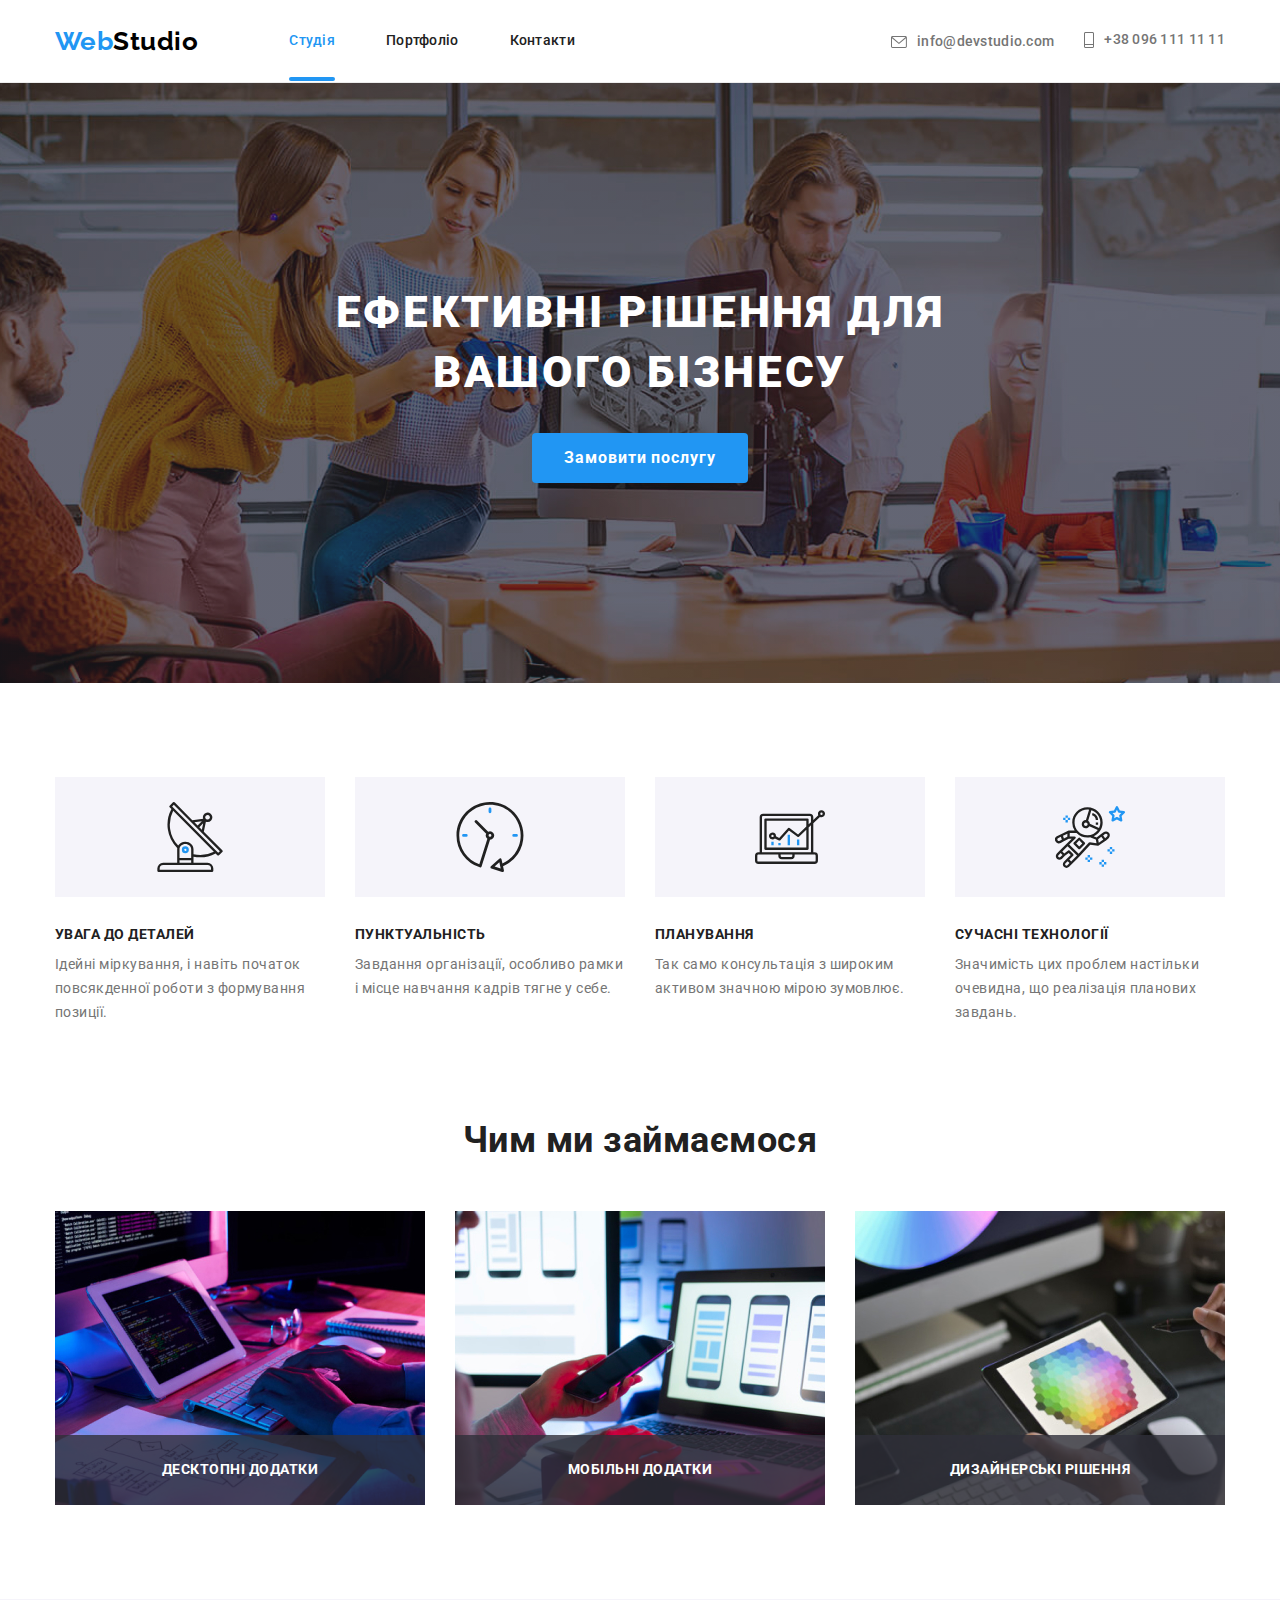
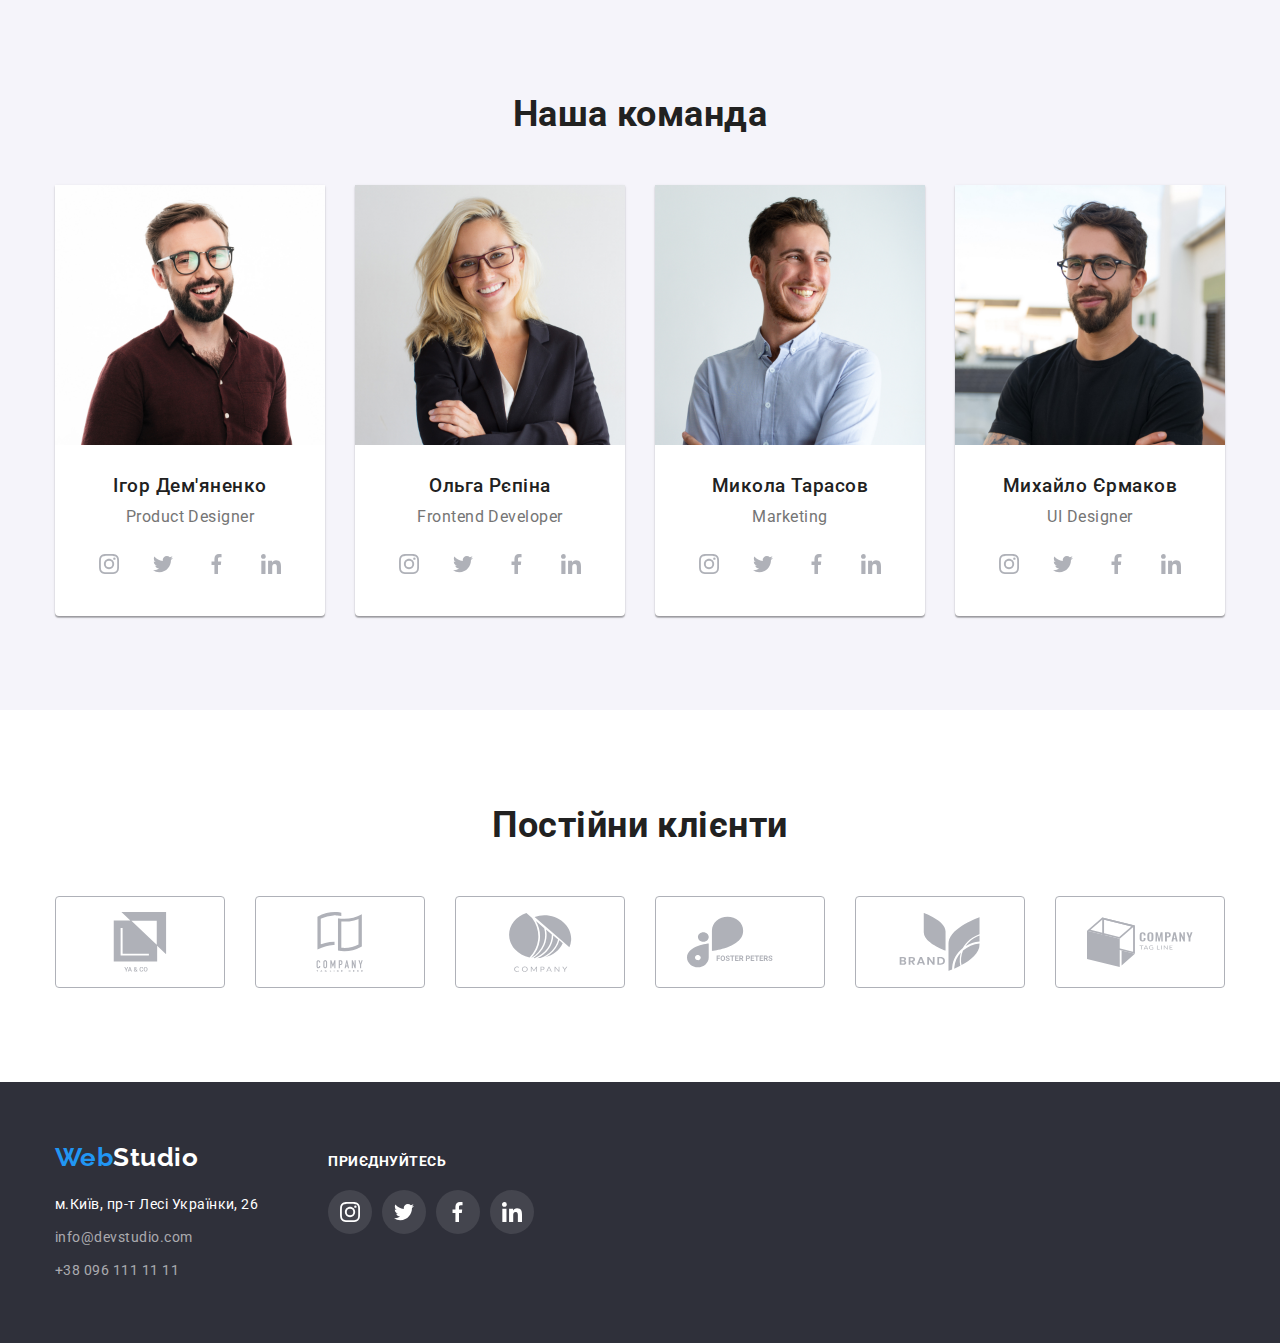
==== index.html @ 3cd7042f "hm-6" ====
<!DOCTYPE html>
<html lang="en">
<head>
    <meta charset="UTF-8">
    <meta http-equiv="X-UA-Compatible" content="IE=edge">
    <meta name="viewport" content="width=device-width, initial-scale=1.0">
    <title>Homework-5</title>
    <link href="https://fonts.googleapis.com/css2?family=Raleway:wght@700&family=Roboto:wght@400;500;700;900&display=swap"
          rel="stylesheet">
    <link rel="stylesheet" href="https://cdnjs.cloudflare.com/ajax/libs/modern-normalize/1.1.0/modern-normalize.min.css">      
    <link rel="stylesheet" href="./css/main.css">
</head>


<body>
    <header class="page-header">
        <div class="container main-nav">
            <nav class="main-nav">
                <a href="/" class="logo"> <span class="logo-span">Web</span>Studio</a>
                <ul class="site-nav list">
                    <li class="item"><a class="nav-link carent" href="./index.html">Студія</a></li>
                    <li class="item"><a class="nav-link" href="./portfolio.html">Портфоліо</a></li>
                    <li class="item"><a class="nav-link" href="">Контакти</a></li>
                </ul>
            
            </nav>
            
            <ul class="contacts list">
                <li class="item"><a class="contact-link" href="mailto:info@devstudio.com"> 
                    <svg class="contact-icon" >
                        <use href="./images/symbol.svg#icon-envelope"></use>
                    </svg> 
                    info@devstudio.com</a></li>
                <li class= "item"><a class="contact-link" href="tel:+380961111111">
                    <svg class="contact-icon contact-phone" >
                        <use href="./images/symbol.svg#icon-phone"></use>
                    </svg>
                    +38 096 111 11 11</a></li>
            </ul>
        </div>
       
    </header>

    <main class="main">
        <section class = " upper">
            <div class = "container">
                <h1 class="head-title">Ефективні рішення для вашого бізнесу</h1>
                <button class="button" data-modal-open>Замовити послугу</button>
            </div>
                
            
        </section>
        
        <section class="section">
            <div class="container">
              <h2 class = "section-title hide-title">Переваги</h2>
              <ul class="list horizontal-list advantages-list">
                <li class="item" >
                    <div class="advantages-svg">
                        <svg class="advtantages-icon">
                            <use href="./images/symbol.svg#icon-antenna"></use>
                        </svg>
                    </div>
                    <h3 class = "advantages-title">УВАГА ДО ДЕТАЛЕЙ</h3>
                    <p class="text">Ідейні міркування, і навіть початок повсякденної роботи з формування позиції.</p>
                </li>
                <li class="item">
                    <div class="advantages-svg">
                        <svg class="advtantages-icon">
                            <use href="./images/symbol.svg#icon-clock"></use>
                        </svg>
                    </div>
                    <h3 class = "advantages-title">ПУНКТУАЛЬНІСТЬ</h3>
                    <p class="text">Завдання організації, особливо рамки і місце навчання кадрів тягне у себе.</p>
                </li>
                
                <li class="item">
                    <div class="advantages-svg">
                        <svg class="advtantages-icon">
                            <use href="./images/symbol.svg#icon-diagram"></use>
                        </svg>
                    </div>
                    <h3 class = "advantages-title">ПЛАНУВАННЯ</h3>
                    <p class="text">Так само консультація з широким активом значною мірою зумовлює.</p>
                </li>
                <li class="item">
                    <div class="advantages-svg">
                        <svg class="advtantages-icon">
                            <use href="./images/symbol.svg#icon-astronaut"></use>
                        </svg>
                    </div>
                    <h3 class = "advantages-title">СУЧАСНІ ТЕХНОЛОГІЇ</h3>
                    <p class="text">Значимість цих проблем настільки очевидна, що реалізація планових завдань.</p>
                </li>
              </ul>
            </div>
        </section>  

        <section class="section examples-sections">
            <div class = "container">
                <h2 class="section-title">Чим ми займаємося</h2>
                <ul class="list horizontal-list">
                    <li class="item examples-relative">
                        <img src="./images/box1.jpeg" alt="приклад роботи" width="370">
                        <p class="examples-thumb">Десктопні додатки</p>
                    
                    </li>
                    <li class="item examples-relative">
                        <img src="./images/box2.jpeg" alt="приклад роботи" width="370">
                        <p class="examples-thumb">Мобільні додатки</p>
                    </li>
                    <li class="item examples-relative">
                        <img src="./images/box3.jpeg" alt="приклад роботи" width="370">
                        <p class="examples-thumb">Дизайнерські рішення</p>

                    </li>
                </ul>    
            </div>
        </section>
        
        
        <section class = "section team">
            <div class="container">
            <h2 class = "section-title">Наша команда</h2>
            <ul class="list horizontal-list">
                <li class="item">
                    <img src="./images/team_card1.jpeg" alt="фото члена комнади" width="270">
                    <div class="team-discription">
                        <h3 class="name-title">Ігор Дем'яненко</h3>
                        <p class="text-position">Product Designer</p>
                        <ul class="list sm-list">
                            <li class="sm-item"> <a class="sm-link" href="">
                                <svg class="sm-icon">
                                    <use href="./images/symbol.svg#icon-instagram"></use>
                                </svg>
                            </a></li>
                            <li class="sm-item"><a class="sm-link" href="">
                                <svg class="sm-icon">
                                    <use href="./images/symbol.svg#icon-twitter"></use>
                                </svg>
                            </a></li>
                            <li class="sm-item"><a class="sm-link" href="">
                                <svg class="sm-icon">
                                    <use href="./images/symbol.svg#icon-fb"></use>
                                </svg>
                            </a></li>
                            <li class="sm-item"><a class="sm-link" href="">
                                <svg class="sm-icon">
                                    <use href="./images/symbol.svg#icon-linkedin"></use>
                                </svg>
                            </a></li>
                        </ul>
                    </div>
                </li>
                <li class = "item">
                    <img src="./images/team_card2.jpeg" alt="фото члена комнади" width="270">
                    <div class="team-discription">
                        <h3 class="name-title">Ольга Рєпіна</h3>
                        <p class="text-position">Frontend Developer</p>
                        <ul class="list sm-list">
                            <li class="sm-item"> <a class="sm-link" href="">
                                    <svg class="sm-icon">
                                        <use href="./images/symbol.svg#icon-instagram"></use>
                                    </svg>
                                </a></li>
                            <li class="sm-item"><a class="sm-link" href="">
                                    <svg class="sm-icon">
                                        <use href="./images/symbol.svg#icon-twitter"></use>
                                    </svg>
                                </a></li>
                            <li class="sm-item"><a class="sm-link" href="">
                                    <svg class="sm-icon">
                                        <use href="./images/symbol.svg#icon-fb"></use>
                                    </svg>
                                </a></li>
                            <li class="sm-item"><a class="sm-link" href="">
                                    <svg class="sm-icon">
                                        <use href="./images/symbol.svg#icon-linkedin"></use>
                                    </svg>
                                </a></li>
                        </ul>
                    </div>
                    
                </li>
                <li class = "item">
                    <img src="./images/team_card3.jpeg" alt="фото члена комнади" width="270">
                    <div class="team-discription">
                        <h3 class="name-title">Микола Тарасов</h3>
                        <p class="text-position">Marketing</p>
                        <ul class="list sm-list">
                            <li class="sm-item"> <a class="sm-link" href="">
                                    <svg class="sm-icon">
                                        <use href="./images/symbol.svg#icon-instagram"></use>
                                    </svg>
                                </a></li>
                            <li class="sm-item"><a class="sm-link" href="">
                                    <svg class="sm-icon">
                                        <use href="./images/symbol.svg#icon-twitter"></use>
                                    </svg>
                                </a></li>
                            <li class="sm-item"><a class="sm-link" href="">
                                    <svg class="sm-icon">
                                        <use href="./images/symbol.svg#icon-fb"></use>
                                    </svg>
                                </a></li>
                            <li class="sm-item"><a class="sm-link" href="">
                                    <svg class="sm-icon">
                                        <use href="./images/symbol.svg#icon-linkedin"></use>
                                    </svg>
                                </a></li>
                        </ul>
                    </div>
                </li>
                <li class = "item">
                    <img src="./images/team_card4.jpeg" alt="фото члена комнади" width="270">
                    <div class="team-discription">
                        <h3 class="name-title">Михайло Єрмаков</h3>
                        <p class="text-position">UI Designer</p>
                        <ul class="list sm-list">
                            <li class="sm-item"> <a class="sm-link" href="">
                                    <svg class="sm-icon">
                                        <use href="./images/symbol.svg#icon-instagram"></use>
                                    </svg>
                                </a></li>
                            <li class="sm-item"><a class="sm-link" href="">
                                    <svg class="sm-icon">
                                        <use href="./images/symbol.svg#icon-twitter"></use>
                                    </svg>
                                </a></li>
                            <li class="sm-item"><a class="sm-link" href="">
                                    <svg class="sm-icon">
                                        <use href="./images/symbol.svg#icon-fb"></use>
                                    </svg>
                                </a></li>
                            <li class="sm-item"><a class="sm-link" href="">
                                    <svg class="sm-icon">
                                        <use href="./images/symbol.svg#icon-linkedin"></use>
                                    </svg>
                                </a></li>
                        </ul>
                    </div>
                </li>
            </ul>
            </div>
        </section>
        
        <section class="section">

            <div class="container">
                <h2 class="section-title">Постійни клієнти</h2>
                <ul class="list horizontal-list">
                    <li class = "item"><a class="client-link" href="">
                        <svg class="icon-company">
                            <use href="./images/symbol.svg#icon-company1"></use>
                        </svg>
                    </a></li>
                    <li class = "item"><a class="client-link" href="">
                        <svg class="icon-company">
                            <use href="./images/symbol.svg#icon-company2"></use>
                        </svg>
                    </a></li>
                    <li class = "item"><a class="client-link" href="">
                        <svg class="icon-company">
                            <use href="./images/symbol.svg#icon-company3"></use>
                        </svg>
                    </a></li>
                    <li class = "item"><a class="client-link" href="">
                        <svg class="icon-company">
                            <use href="./images/symbol.svg#icon-company4"></use>
                        </svg>
                    </a></li>
                    <li class = "item"><a class="client-link" href="">
                        <svg class="icon-company">
                            <use href="./images/symbol.svg#icon-company5"></use>
                        </svg>
                    </a></li>
                    <li class = "item"><a class="client-link" href="">
                        <svg class="icon-company">
                            <use href="./images/symbol.svg#icon-company6"></use>
                        </svg>
                    </a></li>
                </ul>
            </div>
        </section>
    </main>

    <footer class = "footer">
        <div class="container horizontal-footer">
            <div class = "footer-content">
                <a href="/" class="logo"> <span class="logo-span">Web</span>Studio</a>
                <address class="address-block">
                    <ul class="list address-list">
                        <li class="item">
                            <a class="address-link" href="https://goo.gl/maps/ZgSxbahKDa7UKCkk7">м.Київ, пр-т Лесі Українки, 26</a>
                        </li>
                        <li class="item">
                            <a class="address-link contact" href="mailto:info@devstudio.com">info@devstudio.com</a>
                        </li>
                        <li class="item">
                            <a class="address-link contact" href="tel:+380961111111">+38 096 111 11 11</a>
                        </li>
                    </ul>
                </address>
            </div>

            <div class = "footer-content">
                <p class="advantages-title footer-white">ПРИЄДНУЙТЕСЬ</p>
                <ul class="list sm-list footer-sm-list">
                    <li class="sm-item"> <a class="sm-link footer-sm-link" href="">
                        <svg class="sm-icon footer-icon">
                            <use href="./images/symbol.svg#icon-instagram"></use>
                        </svg>
                    </a></li>
                    <li class="sm-item"><a class="sm-link footer-sm-link" href="">
                        <svg class="sm-icon footer-icon">
                            <use href="./images/symbol.svg#icon-twitter"></use>
                        </svg> 
                    </a></li>
                    <li class="sm-item"><a class="sm-link footer-sm-link" href="">
                        <svg class="sm-icon footer-icon">
                            <use href="./images/symbol.svg#icon-fb"></use>
                        </svg>
                    </a></li>
                    <li class="sm-item"><a class="sm-link footer-sm-link" href="">
                        <svg class="sm-icon footer-icon">
                            <use href="./images/symbol.svg#icon-linkedin"></use>
                        </svg>
                    </a></li>
                </ul>
            </div>
            
            
        </div>
      
        
    </footer>

    <div data-modal  class="backdrop  is-hidden">
        <div class="modal">
            <button data-modal-close class="modal-button">
                <svg class="close-svg">
                    <use href="./images/symbol.svg#icon-close"></use>
                </svg>
            </button>

            <form action="">
                <div class="forms-field">
                    <input class="form-input" type="text" name="name" id="name" placeholder=" "/>
                    <label class="form-label" for="name">Ім'я</label>
                </div>  
                
                <div class="forms-field">
                    
                    <input class="form-input" type="tel" name="tel" id="tel" placeholder=" " />
                    <label class="form-label" for="tel">Телефон</label>
                </div> 

                <div class="forms-field">
                    
                    <input class="form-input" type="email" name="mail" id="mail" placeholder=" "/>
                    <label class="form-label" for="mail">Пошта</label>
                </div>

                <div class="forms-field">
                    
                    <textarea name="text-area" id="text-area" rows="10"></textarea>
                    <label class="form-label" for="text-area">Коментар</label>
                </div>

                <div class="chekbox" >
                    <input type="checkbox" name="polici" id="pollici">
                    <label for="polici">Приймаю умови <a href="">договору</a></label>
                </div>
               
                
                <button type="submit" class="modal-btm">Надіслати заявку</button>
            </form>
        </div>
    </div>

    <script src="./js/modal.js"></script>

<!-- <script>
    const { height: pageHeaderHeight } = document
        .querySelector(".page-header")
        .getBoundingClientRect();

    document.body.style.paddingTop = '${pageHeaderHeight}px';    
</script> -->

    
</body>


</html>
---- css/main.css ----
/* 
colors

фон #FFFFFF
фон за фото #F5F4FA
фон футера #2F303A
accent blue #2196F3
fon nav #ECECEC

цвет минизаголовков #212121
цвет параграфов #757575
цвет почты футера color: rgba(255, 255, 255, 0.6);
*/

:root {
    --primery-text-color:  #757575;
    --title-text-color: #212121;
    --accent-color: #2196F3;
    --gray-back: #F5F4FA;
    --white-back: #FFFFFF;
    --section-back: #F5F5F5;
    --svg-color: #AFB1B8;
}

html {
    box-sizing: border-box;
}

*,
*::before,
*::after {
    box-sizing: inherit;
}


body {
    color: var(--primery-text-color);
    font-family: Roboto, sans-serif;
    letter-spacing: 0.03em;
    background-color: var(--white-back);

    /* padding-top: 80px; */

}


.list {
    list-style: none;

    margin-top: 0;
    margin-bottom: 0;
    padding-left: 0;
}

.container {

    width: 1200px;
    padding-left: 15px;
    padding-right: 15px;

    margin-left: auto;
    margin-right: auto;

}

img{
    display: block;
}

/*header*/
.logo {
    color: #000000;

    font-family: Raleway, sans-serif;
    font-weight: 700;
    font-size: 26px;
    line-height: 1.19;

    text-decoration: none;
}

.logo-span {
    color: var(--accent-color);
}

.site-nav {
    display: flex;
    margin-left: 91px;
}

.nav-link {
    position: relative;

    display: block;
    padding-top: 32px;
    padding-bottom: 32px;
    
    color: var(--title-text-color);
    font-weight: 500;
    font-size: 14px;
    line-height: 1.14;
    letter-spacing: 0.02em;
    text-decoration: none;

    transition: color 250ms cubic-bezier(0.4, 0, 0.2, 1);
    
}

.nav-link.carent::after{
    position: absolute;
    width: 100%;
    height: 4px;
    bottom: 0;

    display: block;
    background-color: var(--accent-color);

    content: '';
    opacity: 1;
    border-radius: 2px;
}

.nav-link.carent,
.nav-link:hover,
.nav-link:focus {
    color: var(--accent-color);
}

.contacts{
    display: flex;
    margin-left: auto;
    align-items: baseline;
    
}

.site-nav .item:not(:last-child) {
    margin-right: 51px;
}

.contacts .item:not(:last-child) {
    margin-right: 30px;

}

.contact-link {
    display: flex;
    align-items: center;

    padding-top: 32px;
    padding-bottom: 32px;
    
    color: var(--primery-text-color);
    font-weight: 500;
    font-size: 14px;
    line-height: 1.14;
    letter-spacing: 0.02em;

    text-decoration: none;
    
    transition: color 250ms cubic-bezier(0.4, 0, 0.2, 1);
}

.contact-icon{
    fill: currentColor;
    margin-right: 10px;
    width: 16px;
    height: 12px;
}

.contact-phone{
    width: 10px;
    height: 16px;
}

/* .contact-icon:hover,
.contact-icon:focus, */
.contact-link:hover,
.contact-link:focus {
    color: var(--accent-color);
    fill: var(--accent-color);
}


.main-nav{
    display: flex;
    align-items: center;
    
}

.page-header{
/*position: fixed; 
width: 100%;
height: 80px;
top: 0;
left: 0;
z-index: 2;*/

background-color: var(--white-back);
border-bottom: 1px solid #ECECEC;



}




/* hero */


.upper {
    max-width: 1600px;
    height: 600px;
    padding-bottom: 200px;
    padding-top: 200px;
    margin-right: auto;
    margin-left: auto;

    text-align: center;
    
    background-image: linear-gradient(to bottom,
            rgba(47, 48, 58, 0.4),
            rgba(47, 48, 58, 0.4)),
            url('../images/hero-img.jpeg');
    background-color: #2F303A;
    background-position: center;
    
}

.head-title {
    color: var(--white-back);

    font-weight: 900;
    font-size: 44px;
    line-height: 1.36;
    letter-spacing: 0.06em;
    text-transform: uppercase;

    max-width: 696px;
    margin-left: auto;
    margin-right: auto;
    margin-top: 0;
    margin-bottom: 30px;
}

.button {
    color: var(--white-back);
    background-color: var(--accent-color);
    border: 0px;

    font-family: inherit;
    font-weight: 700;
    font-size: 16px;
    line-height: 1.9;
    letter-spacing: 0.06em;

    margin: 0 auto;
    display: block;
    align-items: center;
    padding: 10px 32px;
    border-radius: 4px;

    min-width: 216px;
    height: 50px;

}



.section{
    padding-top: 94px;
    padding-bottom: 94px;
    background-color: var(--white-back)
}


.section-title {
    color: var(--title-text-color);

    font-weight: 700;
    font-size: 36px;
    line-height: 1.17;
    text-align: center;

    margin-top: 0;
    margin-bottom: 50px;
    
}

.examples-sections{
    padding-top: 0;
}

/* advantages */


.advantages-svg{
    display: flex;
    align-items: center;
    justify-content: center;

    width: 270px;
    height: 120px;
    background-color: var(--gray-back); 
}

.advtantages-icon{
    width: 70px;
    height: 70px;
}

.advantages-title {

    color: var(--title-text-color);
    font-weight: 700;
    font-size: 14px;
    line-height: 1.14;
    text-transform: uppercase;

    margin-top: 30px;
    margin-bottom: 10px;
}

.text {
    font-size: 14px;
    line-height: 1.71;

    margin-top: 0;
    margin-bottom: 0;
}

.hide-title{
    display: none;
}

.horizontal-list{
    display: flex;
}

.horizontal-list .item:not(:last-child){
    margin-right: 30px;
}

/*examples*/

.examples-relative{
    position: relative;
}

.examples-relative::before{
    position: absolute;
    bottom: 0;
    content: '';
    width: 100%;
    height: 70px;

    display: inline-block;
    background-color: rgba(47, 48, 58, 0.8);;
}

.examples-thumb{
    position: absolute; 
    bottom: 0;
    left: 50%;
    transform: translate(-50%);

    margin: 0;
    padding-top: 27px;
    padding-bottom: 27px;

    color: var(--white-back);

    text-align: center;
    font-weight: 700;
    font-size: 14px;
    line-height: 1.14;
    text-align: center;
    text-transform: uppercase;

    

}


/* team */

.name-title{
    color: var(--title-text-color);
    font-weight: 500;
    margin-top: 0;
    margin-bottom: 10px;
}

.text-position{
    margin-top: 0;
    margin-bottom: 16px;
}

.team-discription {
    text-align: center;
    font-size: 16px;
    line-height: 1.19;

    padding-top: 30px;
    padding-bottom: 30px;
}

.team {
    background-color: var(--gray-back);

}

.team .horizontal-list .item {
    background-color: var(--white-back);
    box-shadow: 0px 1px 3px rgba(0, 0, 0, 0.12), 0px 1px 1px rgba(0, 0, 0, 0.14), 0px 2px 1px rgba(0, 0, 0, 0.2);
    border-radius: 0px 0px 4px 4px;
}

.sm-list {
    display: flex;
    justify-content: center;
}

.sm-list .sm-item:not(:last-child) {
    margin-right: 10px;

}

.sm-link{
    display: flex;
    align-items: center;
    justify-content:center;
    

    color: var(--svg-color);

    width: 44px;
    height: 44px;
    border-radius: 50%;

    transition-property: color, background-color;
    transition-duration: 250ms;
    transition-timing-function: cubic-bezier(0.4, 0, 0.2, 1);
    
}

.sm-icon{
    width: 20px;
    height: 20px;
    fill: currentColor;
}

.sm-link:hover,
.sm-link:focus {
    color: var(--white-back);
    fill: var(--white-back);
    background-color: var(--accent-color);

}





/* clients */
.client-link {
    display: flex;
    align-items: center;
    justify-content: center;

    color: var(--svg-color);

    width: 170px;
    height: 92px;

    border: 1px solid #AFB1B8;
    border-radius: 4px;

    transition-property: color, border-color;
    transition-duration: 250ms;
    transition-timing-function: cubic-bezier(0.4, 0, 0.2, 1);

}


.icon-company{
    width: 106px;
    height: 60px;

    fill: currentColor;
}

.client-link:hover,
.client-link:focus {
    color: var(--accent-color);
    border-color: var(--accent-color);
    fill:var(--accent-color)
}


/* footer */

.footer .logo{
    color: var(--white-back);
}

.address-link {
    color: var(--white-back); 
    
    font-style: normal;
    font-size: 14px;
    line-height: 1.7;

    text-decoration: none;
}

.address-link.contact{
    color: rgba(255, 255, 255, 0.6);

    transition: color 250ms cubic-bezier(0.4, 0, 0.2, 1);

}

.contact:hover,
.contact:focus{
    color: rgba(255, 255, 255, 1);
} 

.footer-white {
    margin-top: 0;
    margin-bottom: 20px;
    color: var(--white-back);

}

.footer {
    padding-top: 60px;
    padding-bottom: 60px;
    background-color: #2F303A;

}


.horizontal-footer {
    display: flex;

    align-items: baseline;
}

.footer-content:not(:last-child) {
    margin-right: 70px;

}

.address-block {
    margin-top: 20px;
}

.address-list .item:not(:last-child) {
    margin-bottom: 9px;
}

.footer-icon{
    fill: var(--white-back);
}

.footer-sm-link{
    background-color: rgba(255, 255, 255, 0.1);
}



/* Портфолио */

/* filtr */
.button-secondary{
    padding: 6px 22px;
    color: var(--title-text-color);
    background-color: var(--gray-back);

    font: inherit;
    font-weight: 500;
    font-size: 16px;
    line-height: 1.63;
    text-align: center;

    border: 0px;
    border-radius: 4px;

    transition-property: color, background-color, box-shadow;
    transition-duration: 250ms;
    transition-timing-function: cubic-bezier(0.4, 0, 0.2, 1);


}   

.carent-button,
.button-secondary:hover,
.button-secondary:focus{
    color: var(--white-back);
    background-color: var(--accent-color);
    box-shadow: 0px 3px 1px rgba(0, 0, 0, 0.1), 0px 1px 2px rgba(0, 0, 0, 0.08), 0px 2px 2px rgba(0, 0, 0, 0.12);
}

.btm-list {
    display: flex;
    justify-content: center;

}

.btm-list .item:not(:last-child) {
    margin-right: 8px;
}


/* cards exaples */

.example-title {
    color: var(--title-text-color);

    font-weight: 700;
    font-size: 18px;
    line-height: 2;
    letter-spacing: 0.06em;

    margin-top: 0;
    margin-bottom: 4px;

}

.list-paragraf {
    color: var(--primery-text-color);

    font-size: 16px;
    line-height: 1.86;

    margin-top: 0;
    margin-bottom: 0;
}

.exmp-link{
    display: inline-block;
    text-decoration: none;

    transition: box-shadow 250ms cubic-bezier(0.4, 0, 0.2, 1);
    
}

.img-relative {
    position: relative;
    overflow: hidden;
}

.overlay{
    position: absolute;
    width: 100%;
    height: 100%;

    bottom: 0;
    left: 0;

    background-color: rgba(33, 150, 243, 0.9);

    transform: translateY(100%);

    transition: transform 250ms cubic-bezier(0.4, 0, 0.2, 1);
    
}  

.exmp-link:hover .overlay{
    transform: translateY(0);
}

.exmp-absolute{ 
    display: block;
    padding-top: 63px;
    padding-bottom: 63px;
    padding-left: 36px;
    padding-right: 12px;

    
    font-weight: 400;
    font-size: 18px;
    line-height: 1.555;
    letter-spacing: 0.03em;
    
    color: var(--white-back);
}
        

.exmp-link:hover,
.exmp-link:focus{   
    box-shadow: 0px 1px 1px rgba(0, 0, 0, 0.12), 0px 4px 4px rgba(0, 0, 0, 0.06), 1px 4px 6px rgba(0, 0, 0, 0.16);
}


.card-list {
    margin-top: 50px;

    display: flex;
    flex-wrap: wrap;
    gap: 30px;
}

.card-list .item {
    width: 370px;
    
}

.discription {
    padding: 20px 24px;
    border-right: 1px solid #EEEEEE;
    border-bottom: 1px solid #EEEEEE;
    border-left: 1px solid #EEEEEE;
}

.card-list > img{
    display: block;
    
}


/* modal*/

.backdrop{
    position: fixed;
    top: 0;
    left: 0;
    width: 100%;
    height: 100%;

    background-color: rgba(0, 0, 0, 0.2);

    transition: opacity 250ms cubic-bezier(0.4, 0, 0.2, 1);
}

.backdrop.is-hidden{
    opacity: 0;
    pointer-events: none;
}

.backdrop.is-hidden .modal{
    transform: translate(-50%, -50%) scale(0.9);
}
.modal{
    position: absolute;
    top: 50%;
    left: 50%;
    transform: translate(-50%, -50%) scale(1);

    width: 528px;
    height: 581px;

    background-color: var(--white-back);

    transition: transform 250ms cubic-bezier(0.4, 0, 0.2, 1);
}

.modal-button{
    display: flex;
    align-items: center;
    width: 30px;
    height: 30px;
    border-radius: 50%;

    margin-left: auto;
    margin-right: 8px;
    margin-top: 8px;

    border: 1px solid rgba(0, 0, 0, 0.1);
    background-color: rgba(0, 0, 0, 0)

}

.close-svg{
    width: 18px;
    height: 18px;
}

form{
    outline: 1px solid tomato;
    padding-left: 5px;
    padding-right: 5px;
}

.forms-field{
    position: relative;
    display: flex;
    flex-direction: column;
    width: 450px;

    margin-left: auto;
    margin-right: auto;
    margin-top: 20px;
    
}

 .form-input{
    /* margin-top: 20px; */
    margin-right: auto;
    padding-top: 10px;
    padding-bottom: 10px;
}  

.form-label{
    position: absolute;
    top: 50%;
    left: 20px;
    transform: translateY(-50%);

    transition: transform 250ms cubic-bezier(0.4, 0, 0.2, 1);
}

/* .form-input:placeholder-shown{
    background-color: #2196F3;
} */

.form-input:not(:placeholder-shown) + .form-label,
.form-input:focus + .form-label{
    transform: translateY(-40px);
}

.chekbox {
    display: block;
    text-align: center;
}

.modal-btm{
    display: block;
    width: 150px;
    height: 50px;

    margin-top: 10px;
    margin-left: auto;
    margin-right: auto;

    border: none;
    border-radius: 5px;
    color: var(--white-back);
    background-color: var(--accent-color);
    
}
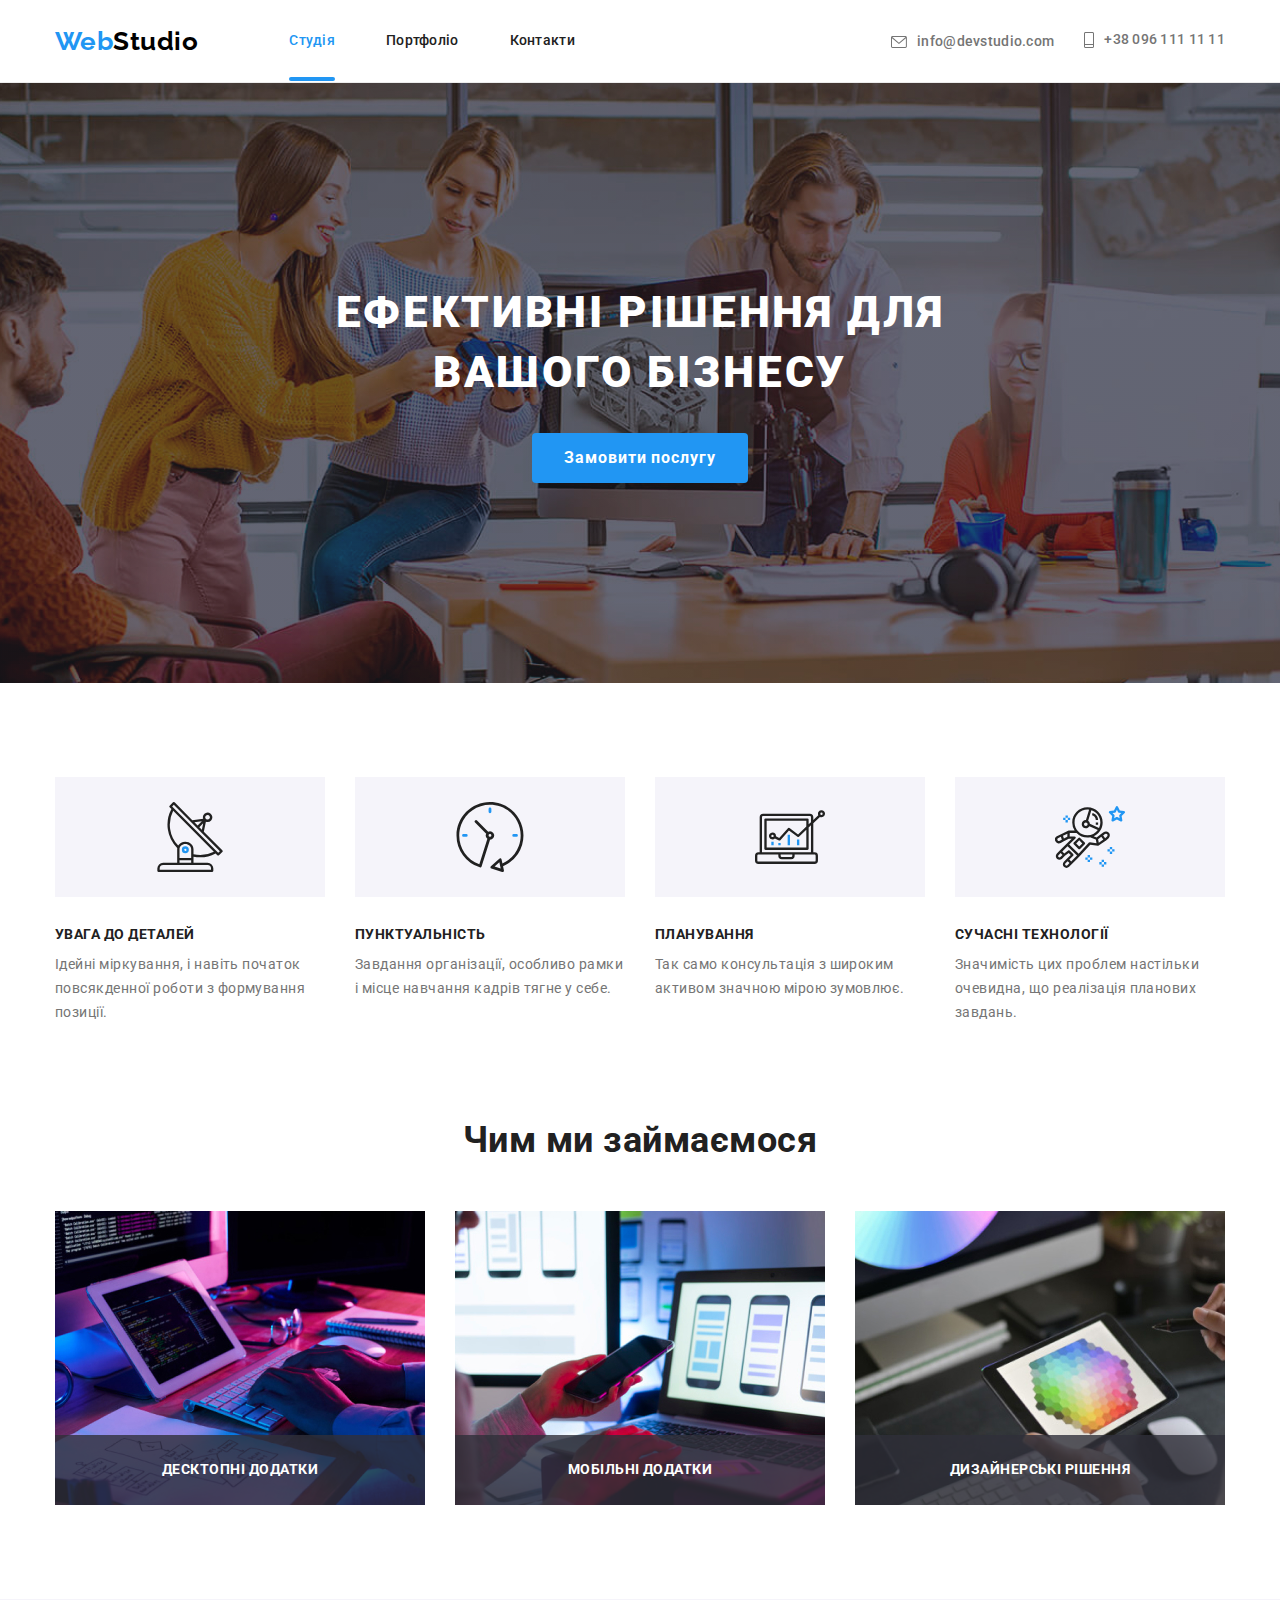
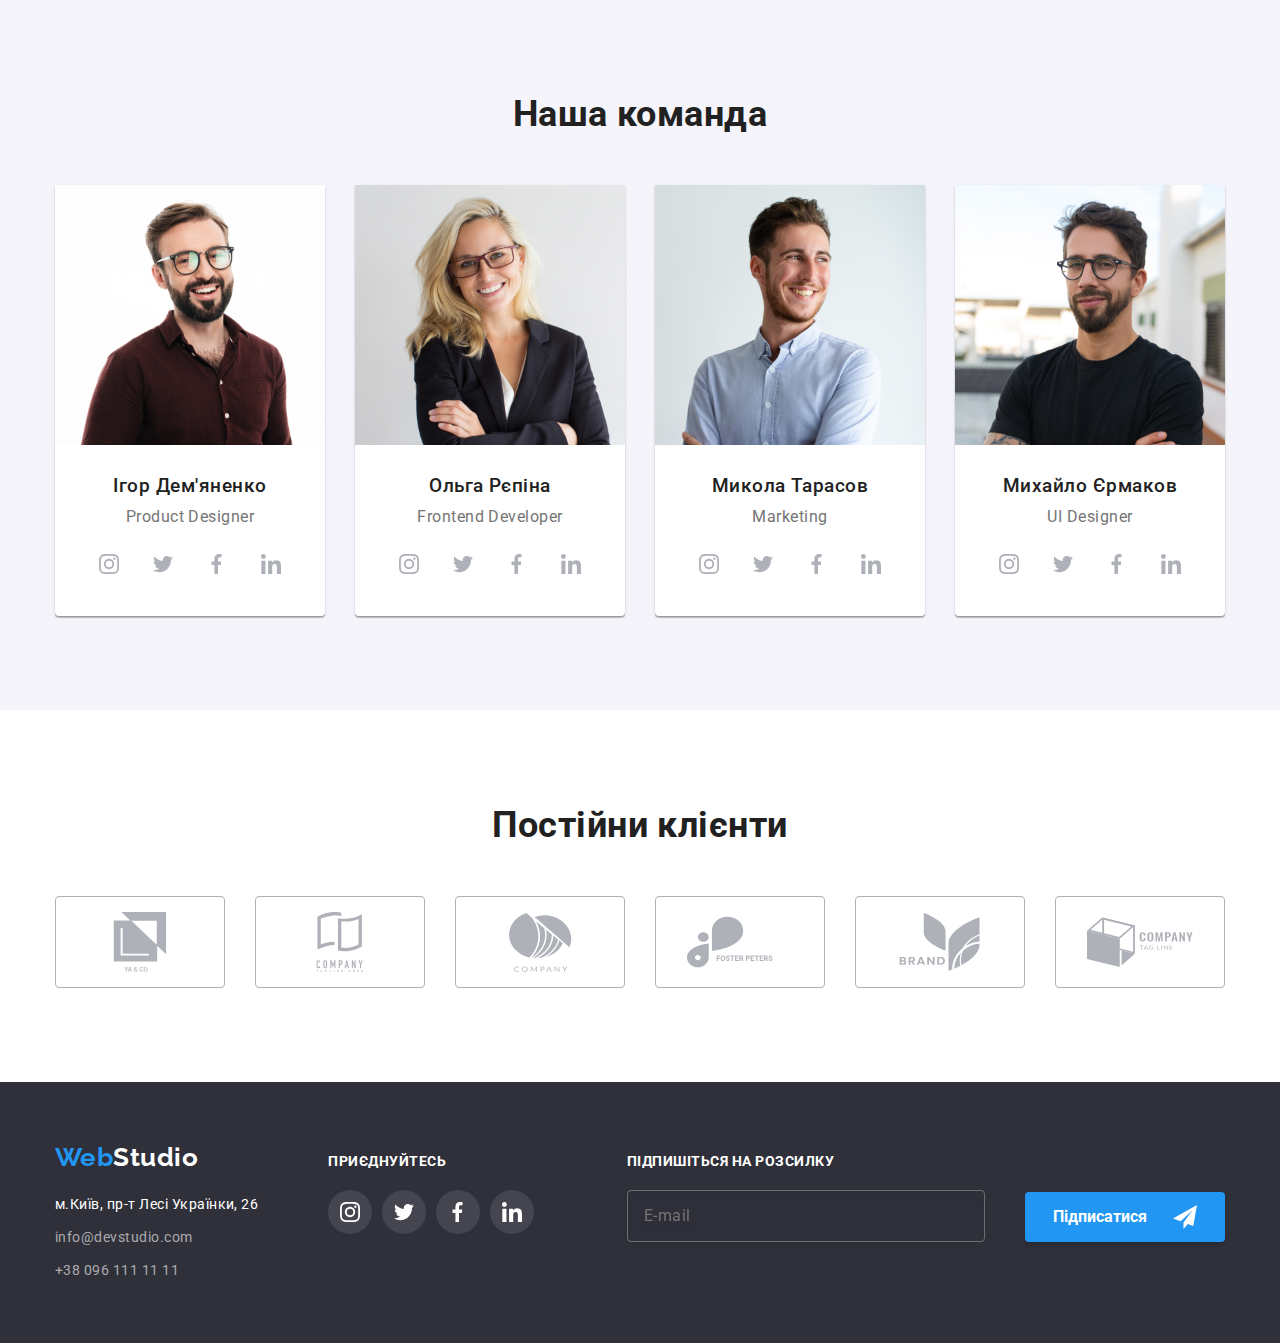
==== commit c057ae78: "рь-6" ====
--- a/index.html
+++ b/index.html
@@ -329,51 +329,87 @@
                 </ul>
             </div>
             
+            <form class="footer-form" action="">
+                <div class="footer-ff">
+                    <label class="advantages-title footer-white footer-label" for="subscribe">Підпишіться на розсилку</label>
+                    <input class="footer-input" type="email" id="subscribe" placeholder="E-mail">
+                </div>
+                <div class="btm-relative">
+                    <button class="modal-btm footer-btm" type="submit">Підписатися</button>
+                    <svg class="icon-footerbtm">
+                        <use href="/images/symbol.svg#icon-send"></use>
+                    </svg>
+                </div>
+            </form>
             
         </div>
       
-        
     </footer>
+
 
     <div data-modal  class="backdrop  is-hidden">
         <div class="modal">
+            
             <button data-modal-close class="modal-button">
                 <svg class="close-svg">
                     <use href="./images/symbol.svg#icon-close"></use>
                 </svg>
             </button>
 
+            <h2 class="modal-title">Залиште свої дані, ми вам передзвонимо</h2>
+
             <form action="">
-                <div class="forms-field">
+
+                <label class="forms-field">
+                <span class="form-label">Ім'я</span>
+                <input class="form-input" type="text" name="name" id="name" placeholder=" " />
+                <svg class="icon-form">
+                    <use href="./images/symbol.svg#icon-usersvg"></use>
+                </svg>
+                </label>
+                
+                <!-- <div class="forms-field">
+                    <label class="form-label" for="name">Ім'я</label>
                     <input class="form-input" type="text" name="name" id="name" placeholder=" "/>
-                    <label class="form-label" for="name">Ім'я</label>
-                </div>  
+                    <svg class="icon-form">
+                        <use href="./images/symbol.svg#icon-usersvg"></use>
+                    </svg>
+                </div>   -->
+
+                <label class="forms-field">
+                    <span class="form-label">Телефон</span>
+                    <input class="form-input" type="tel" name="tel" id="tel" placeholder=" " />
+                    <svg class="icon-form">
+                        <use href="./images/symbol.svg#icon-phone-form"></use>
+                    </svg>
+                </label>
+
+                <label class="forms-field">
+                    <span class="form-label">Пошта</span>
+                    <input class="form-input" type="email" name="mail" id="mail" placeholder=" "/>
+                    <svg class="icon-form">
+                        <use href="./images/symbol.svg#icon-envelop"></use>
+                    </svg> 
+                </label>
+
+                <div class="forms-field comments">
+                    <label class="form-label" for="text-area">Коментар</label>
+                    <textarea class="comments-input" name="text-area" id="text-area" placeholder="Введіть текст"></textarea>
+                    
+                </div>
+
+                <label class="checkbox-div">
+                    <input class="checkbox" type="checkbox" name="polici">
+                    <span class="checkbox-span"></span>
+                    <span class="polici-span">Погоджуюся з розсилкою та приймаю <a class="polici-link" href="">Умови договору</a></span>
+                    <svg class="icon-check">
+                        <use href="./images/symbol.svg#icon-check"></use>
+                    </svg>
+                </label>
                 
-                <div class="forms-field">
-                    
-                    <input class="form-input" type="tel" name="tel" id="tel" placeholder=" " />
-                    <label class="form-label" for="tel">Телефон</label>
-                </div> 
-
-                <div class="forms-field">
-                    
-                    <input class="form-input" type="email" name="mail" id="mail" placeholder=" "/>
-                    <label class="form-label" for="mail">Пошта</label>
-                </div>
-
-                <div class="forms-field">
-                    
-                    <textarea name="text-area" id="text-area" rows="10"></textarea>
-                    <label class="form-label" for="text-area">Коментар</label>
-                </div>
-
-                <div class="chekbox" >
-                    <input type="checkbox" name="polici" id="pollici">
-                    <label for="polici">Приймаю умови <a href="">договору</a></label>
-                </div>
                
                 
-                <button type="submit" class="modal-btm">Надіслати заявку</button>
+                <button type="submit" class="modal-btm">Відправити</button>
             </form>
         </div>
     </div>
--- a/css/main.css
+++ b/css/main.css
@@ -547,9 +547,13 @@
     align-items: baseline;
 }
 
-.footer-content:not(:last-child) {
+/* .footer-content:not(:last-child) {
     margin-right: 70px;
 
+} */
+
+.footer-content{
+    margin-right: 70px;
 }
 
 .address-block {
@@ -748,6 +752,8 @@
     left: 50%;
     transform: translate(-50%, -50%) scale(1);
 
+    padding: 40px;
+
     width: 528px;
     height: 581px;
 
@@ -756,17 +762,28 @@
     transition: transform 250ms cubic-bezier(0.4, 0, 0.2, 1);
 }
 
+.modal-title{
+    margin-bottom: 30px;
+
+    font-weight: 700;
+    font-size: 20px;
+    line-height: 1.15;
+    text-align: center;
+    
+    color: var(--title-text-color)
+}
+
 .modal-button{
+    position: absolute;
+    top: 8px;
+    right: 8px;
+
     display: flex;
     align-items: center;
     width: 30px;
     height: 30px;
     border-radius: 50%;
 
-    margin-left: auto;
-    margin-right: 8px;
-    margin-top: 8px;
-
     border: 1px solid rgba(0, 0, 0, 0.1);
     background-color: rgba(0, 0, 0, 0)
 
@@ -775,69 +792,264 @@
 .close-svg{
     width: 18px;
     height: 18px;
-}
-
-form{
+    fill: #000000;
+
+    transition: fill 250ms cubic-bezier(0.4, 0, 0.2, 1);
+}
+
+.modal-button:hover .close-svg{
+    fill: var(--accent-color);
+
+}
+
+/* form{
     outline: 1px solid tomato;
-    padding-left: 5px;
-    padding-right: 5px;
-}
+    padding-left: 40px;
+    padding-right: 40px;
+} */
 
 .forms-field{
     position: relative;
     display: flex;
     flex-direction: column;
-    width: 450px;
-
-    margin-left: auto;
-    margin-right: auto;
-    margin-top: 20px;
+    width: 448px;
+    height: 40px;
+
+    margin-bottom: 28px;
+
+    color: rgba(117, 117, 117, 1);
+    font-size: 12px;
+    line-height: 1.166;
+    letter-spacing: 0.01em;
+
     
 }
 
  .form-input{
-    /* margin-top: 20px; */
-    margin-right: auto;
-    padding-top: 10px;
-    padding-bottom: 10px;
+    display: inline-block;
+
+    padding-left: 42px;
+    width: 100%;
+    height: 100%;
+    border: 1px solid rgba(33, 33, 33, 0.2);
+    border-radius: 4px;
+    
+    
 }  
+
+.icon-form{
+    position: absolute;
+    top: 50%;
+    left: 15px;
+    transform: translateY(-50%);
+
+    display: block;
+    width: 18px;
+    height: 18px;
+
+    transition: fill 250ms cubic-bezier(0.4, 0, 0.2, 1);
+}
+
+.form-input:focus + .icon-form{
+    fill: var(--accent-color);
+}
+
+.form-input:focus .form-input{
+    border: 1px solid var(--accent-color);
+}
+
 
 .form-label{
     position: absolute;
+    top: -18px;
+    left: 0;
+    
+    margin-bottom: 4px;
+    /* position: absolute;
     top: 50%;
     left: 20px;
     transform: translateY(-50%);
 
-    transition: transform 250ms cubic-bezier(0.4, 0, 0.2, 1);
+    transition: transform 250ms cubic-bezier(0.4, 0, 0.2, 1); */
 }
 
 /* .form-input:placeholder-shown{
     background-color: #2196F3;
 } */
 
-.form-input:not(:placeholder-shown) + .form-label,
+/* .form-input:not(:placeholder-shown) + .form-label,
 .form-input:focus + .form-label{
     transform: translateY(-40px);
-}
-
-.chekbox {
+} */
+
+.comments {
+    height: 120px;
+    margin-bottom: 20px;
+}
+
+.comments-input{
+    padding: 12px 16px;
+    height: 120px;
+    resize: none;
+    border: 1px solid rgba(33, 33, 33, 0.2);
+    border-radius: 4px;
+}
+
+
+.comments-input::placeholder{
+    color: rgba(117, 117, 117, 0.5);
+} 
+
+.checkbox-div {
+    position: relative;
+
+    margin-right: auto;
+    margin-left: auto;
     display: block;
     text-align: center;
+
+    font-size: 14px;
+    line-height: 1.71;
+}
+
+.checkbox-span{
+    position: absolute;
+    top: 50%;
+    left: 10px;
+
+    transform: translateY(-50%);
+    display: inline-block;
+    width: 16px;
+    height: 15px;
+    border: 2px solid var(--title-text-color);
+    border-radius: 4px; 
+
+    transition: background-color 250ms cubic-bezier(0.4, 0, 0.2, 1);
+
+    
+}
+
+.icon-check{
+    position: absolute;
+    top: 50%;
+    left: 10px;
+
+    transform: translateY(-50%);
+
+    width: 16px;
+    height: 15px;
+
+    border-radius: 4px;
+    background-color: #2196F3;
+    opacity: 0;
+
+    transition: opacity 250ms cubic-bezier(0.4, 0, 0.2, 1);
+}
+
+.checkbox:checked ~ .icon-check{
+    opacity: 1;
+}
+
+
+.checkbox{
+    position: absolute;
+    width: 1px;
+    height: 1px;
+    margin: -1px;
+    border: 0;
+    padding: 0;
+    clip: rect(0 0 0 0);
+    overflow: hidden;
+}
+
+.polici-link{
+    color: var(--accent-color);
 }
 
 .modal-btm{
     display: block;
-    width: 150px;
+    width: 200px;
     height: 50px;
 
-    margin-top: 10px;
+    margin-top: 30px;
     margin-left: auto;
     margin-right: auto;
+    margin-bottom: 40px;
 
     border: none;
-    border-radius: 5px;
     color: var(--white-back);
     background-color: var(--accent-color);
-    
-}
-
+    box-shadow: 0px 4px 4px rgba(0, 0, 0, 0.15);
+    border-radius: 4px;
+
+    font-weight: 700;
+    font-size: 16px;
+    line-height: 1.875;
+    
+}
+
+.footer-form {
+    display: flex;
+    align-items: flex-end;
+
+    margin-left: auto;
+}
+
+.footer-ff {
+    width: 358px;
+    margin-right: 40px;
+}
+
+.footer-input {
+    width: 100%;
+
+    padding-top: 15px;
+    padding-bottom: 15px;
+    padding-left: 16px;
+
+    background-color: inherit;
+    border: 1px solid rgba(255, 255, 255, 0.3);
+    filter: drop-shadow(0px 4px 4px rgba(0, 0, 0, 0.15));
+    border-radius: 4px;
+    
+    font-size: 16px;
+    line-height: 1.2;
+    letter-spacing: 0.03em;
+
+    color: rgba(255, 255, 255, 0.6);
+}
+
+
+.footer-label {
+    display: block;
+    margin-bottom: 20px;
+}
+
+.footer-label:focus{
+    border: 1px solid rgba(255, 255, 255, 0.3);
+}
+
+.btm-relative{
+    position: relative;
+}
+
+.footer-btm{
+    margin-top: 0;
+    margin-bottom: 0;
+
+    padding-left: 28px;
+
+    text-align: left;
+
+}
+
+.icon-footerbtm{
+    position: absolute;
+    top: 50%;
+    right: 28px;
+
+    transform: translateY(-50%);
+
+    width: 24px;
+    height: 24px;
+}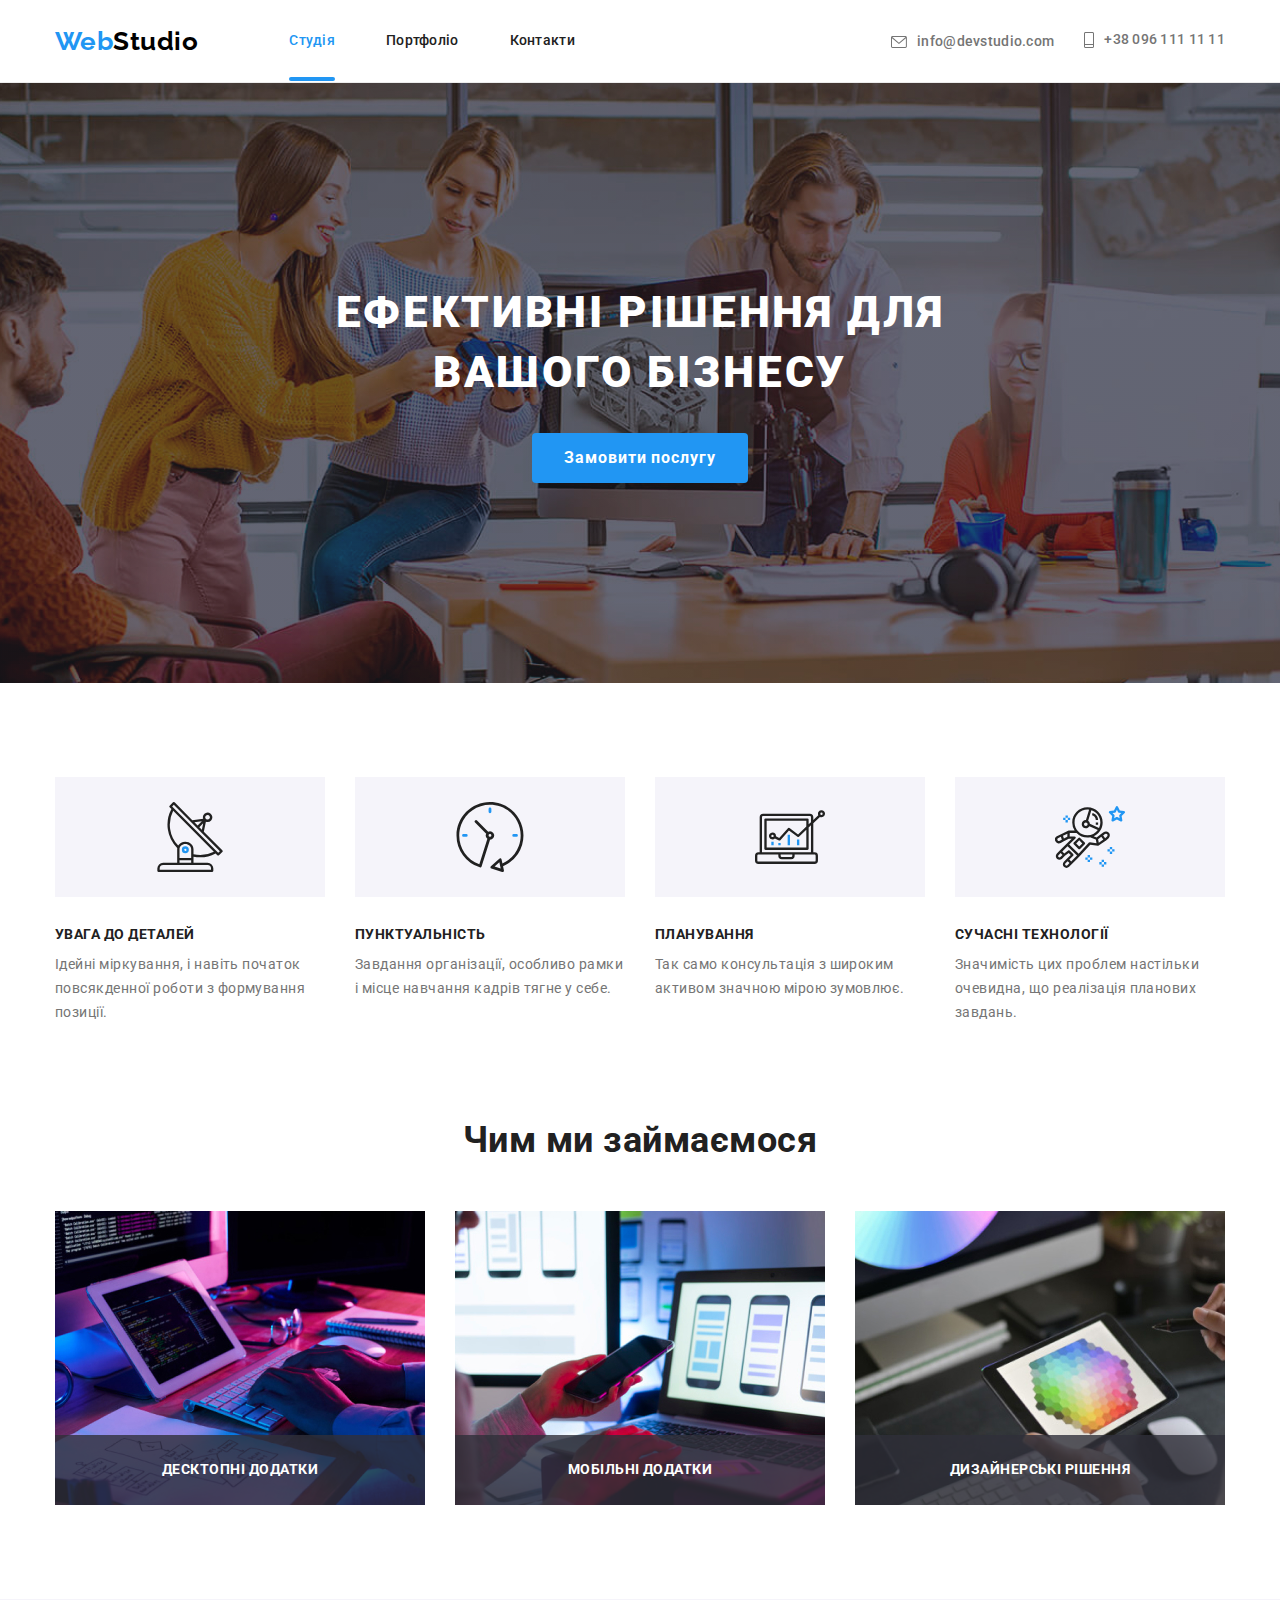
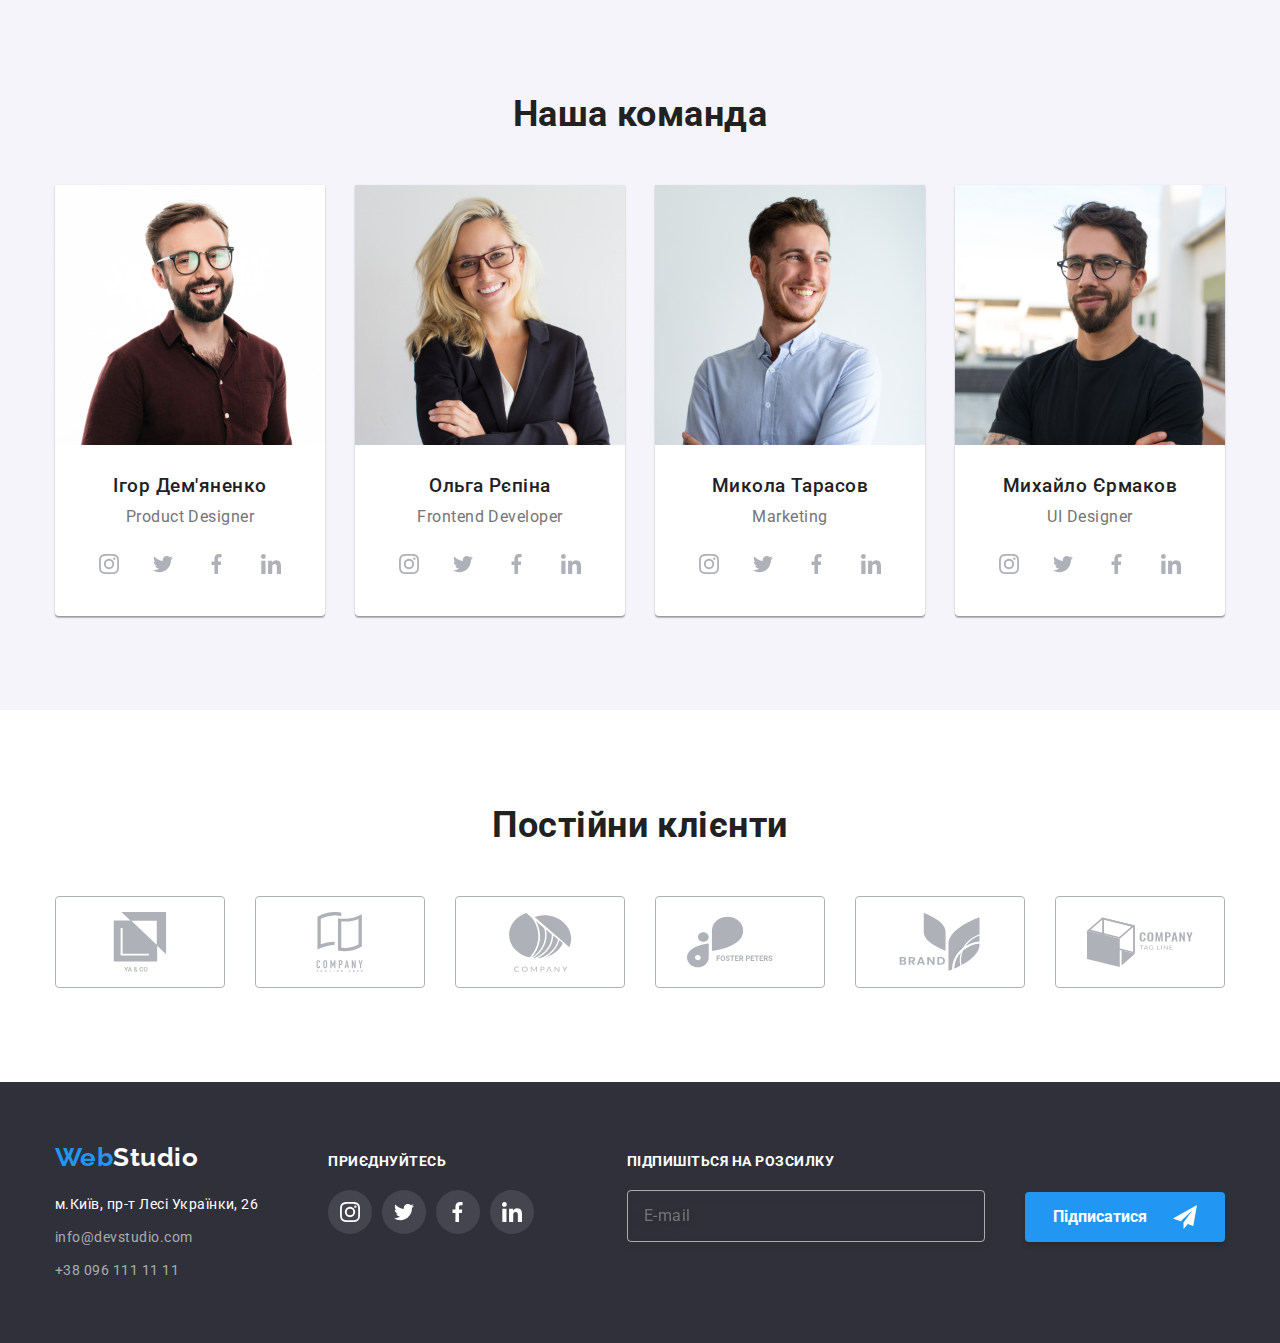
==== commit 9c4b8356: "Update index.html" ====
--- a/index.html
+++ b/index.html
@@ -362,23 +362,15 @@
 
                 <label class="forms-field">
                 <span class="form-label">Ім'я</span>
-                <input class="form-input" type="text" name="name" id="name" placeholder=" " />
+                <input class="form-input" type="text" name="name" placeholder=" " />
                 <svg class="icon-form">
                     <use href="./images/symbol.svg#icon-usersvg"></use>
                 </svg>
-                </label>
-                
-                <!-- <div class="forms-field">
-                    <label class="form-label" for="name">Ім'я</label>
-                    <input class="form-input" type="text" name="name" id="name" placeholder=" "/>
-                    <svg class="icon-form">
-                        <use href="./images/symbol.svg#icon-usersvg"></use>
-                    </svg>
-                </div>   -->
+            </label>
 
                 <label class="forms-field">
                     <span class="form-label">Телефон</span>
-                    <input class="form-input" type="tel" name="tel" id="tel" placeholder=" " />
+                    <input class="form-input" type="tel" name="tel" placeholder=" " />
                     <svg class="icon-form">
                         <use href="./images/symbol.svg#icon-phone-form"></use>
                     </svg>
@@ -386,7 +378,7 @@
 
                 <label class="forms-field">
                     <span class="form-label">Пошта</span>
-                    <input class="form-input" type="email" name="mail" id="mail" placeholder=" "/>
+                    <input class="form-input" type="email" name="mail" placeholder=" "/>
                     <svg class="icon-form">
                         <use href="./images/symbol.svg#icon-envelop"></use>
                     </svg> 
--- a/css/main.css
+++ b/css/main.css
@@ -833,7 +833,10 @@
     height: 100%;
     border: 1px solid rgba(33, 33, 33, 0.2);
     border-radius: 4px;
-    
+
+    outline: none;
+    
+    transition: border-color 250ms cubic-bezier(0.4, 0, 0.2, 1);
     
 }  
 
@@ -854,8 +857,8 @@
     fill: var(--accent-color);
 }
 
-.form-input:focus .form-input{
-    border: 1px solid var(--accent-color);
+.form-input:focus{
+    border-color:  var(--accent-color);
 }
 
 
@@ -865,12 +868,7 @@
     left: 0;
     
     margin-bottom: 4px;
-    /* position: absolute;
-    top: 50%;
-    left: 20px;
-    transform: translateY(-50%);
-
-    transition: transform 250ms cubic-bezier(0.4, 0, 0.2, 1); */
+
 }
 
 /* .form-input:placeholder-shown{
@@ -893,8 +891,14 @@
     resize: none;
     border: 1px solid rgba(33, 33, 33, 0.2);
     border-radius: 4px;
-}
-
+
+    outline: none;
+}
+
+.comments-input:focus{
+    border-color: var(--accent-color);
+
+}
 
 .comments-input::placeholder{
     color: rgba(117, 117, 117, 0.5);
@@ -923,9 +927,6 @@
     height: 15px;
     border: 2px solid var(--title-text-color);
     border-radius: 4px; 
-
-    transition: background-color 250ms cubic-bezier(0.4, 0, 0.2, 1);
-
     
 }
 
@@ -1008,7 +1009,7 @@
     padding-left: 16px;
 
     background-color: inherit;
-    border: 1px solid rgba(255, 255, 255, 0.3);
+    border: 1px solid rgba(255, 255, 255, 0.6);
     filter: drop-shadow(0px 4px 4px rgba(0, 0, 0, 0.15));
     border-radius: 4px;
     
@@ -1016,18 +1017,22 @@
     line-height: 1.2;
     letter-spacing: 0.03em;
 
-    color: rgba(255, 255, 255, 0.6);
-}
-
+    color: rgba(255, 255, 255, 0.3);
+
+    outline: none;
+
+    transition: border-color 250ms cubic-bezier(0.4, 0, 0.2, 1);
+}
+
+.footer-input:focus{
+    border-color: var(--accent-color);
+}
 
 .footer-label {
     display: block;
     margin-bottom: 20px;
 }
 
-.footer-label:focus{
-    border: 1px solid rgba(255, 255, 255, 0.3);
-}
 
 .btm-relative{
     position: relative;
